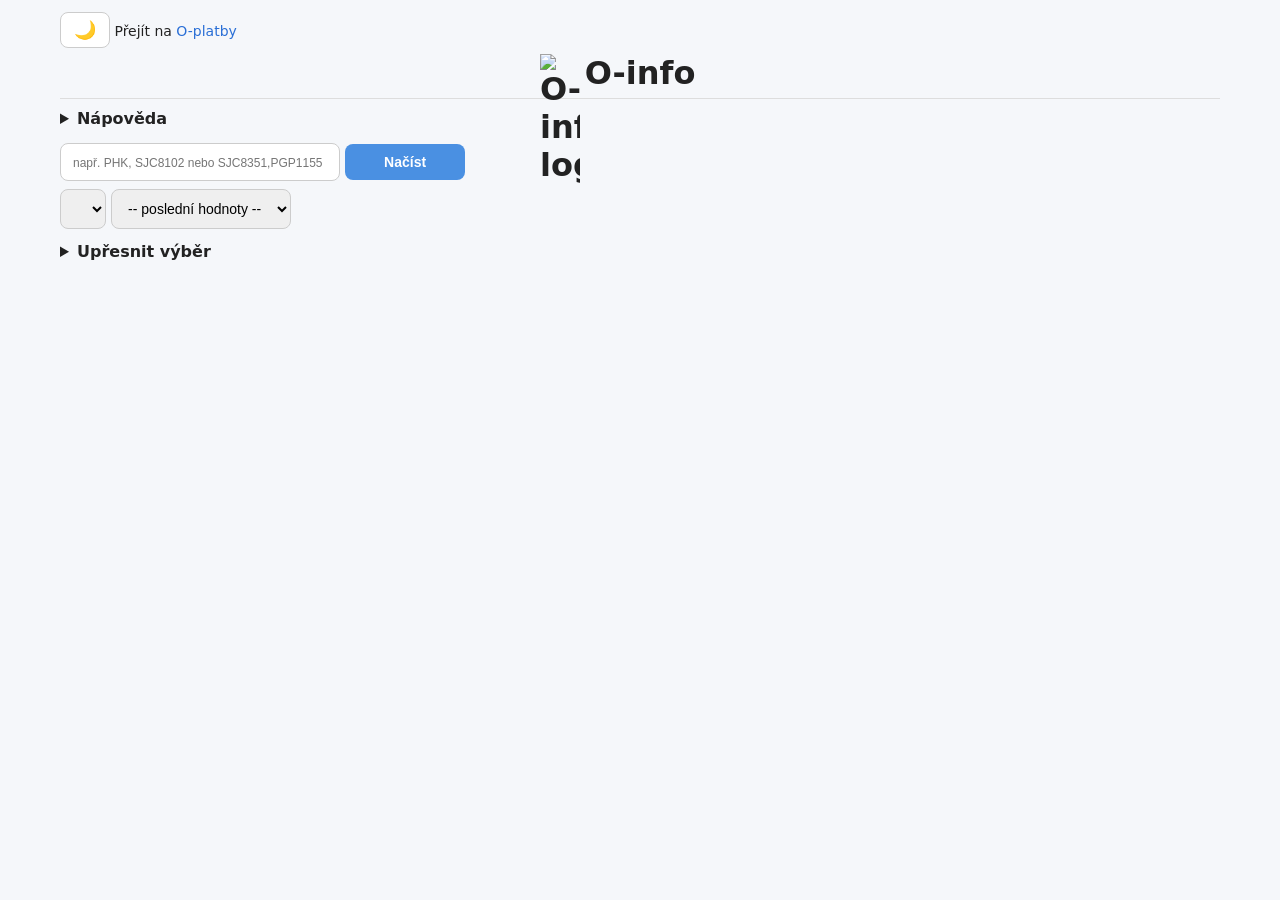
==== index.html @ 75862939 "comment" ====
<!DOCTYPE html>
<html lang="cs">

<head>
  <meta charset="utf-8">
  <title>O-info</title>
  <meta name="viewport" content="width=device-width, initial-scale=1.0">
  <meta name="description" content="Přehled přihlášek na orientační závody z databáze ORIS – vyhledávání podle registračního čísla nebo klubu.">
  <!-- Google Analytics -->
  <script async src="https://www.googletagmanager.com/gtag/js?id=G-5H8LK0JXPZ"></script>
  <script>
    window.dataLayer = window.dataLayer || [];
    function gtag() { dataLayer.push(arguments); }
    gtag('js', new Date());
    gtag('config', 'G-5H8LK0JXPZ');
  </script>

  <link rel="stylesheet" href="css/styles.css">
</head>

<body>
  <div class="container">
    <!-- HEADER -->
    <span><button id="themeToggle" class="theme-toggle" title="Přepnout režim" aria-label="Přepnout světlý/tmavý režim">🌙</button> Přejít na <a href="https://o-info.cz/platby">O-platby</a></span>
    <h1 class="site-title">
      <img src="https://o-info.cz/data/o-info-logo-pruhledne.png" alt="O-info logo">
      O-info
    </h1>
    <hr>
    <!-- NÁPOVĚDA -->
    <details class="help-box">
      <summary>Nápověda</summary>

      <p>
        <b>Přihláška závodníka/ů</b> → zadej registrační číslo
        (nebo více oddělených čárkou)
      </p>

      <p>
        <b>Klubová přihláška</b> → zadej zkratku klubu v ČSOS
        nebo vyber z roletky
      </p>

      <div class="hint-note">
        ℹ️ Startovní časy finálových závodů se zobrazují pouze při
        výběru konkrétního závodu.
      </div>
    </details>

    <!-- HLAVNÍ VSTUP -->
    <div>

      <div>
        <input type="text" id="mainInput" placeholder="např. PHK, SJC8102 nebo SJC8351,PGP1155" autocomplete="off">
        <button id="loadBtn" aria-label="Načíst data">Načíst</button>
      </div>

      <div class="input-select">
        <select id="clubSelect"></select>
        <select id="historySelect"></select>
      </div>

    </div>

    <!-- FILTRY -->
    <details class="help-box">
      <summary>Upřesnit výběr</summary>
      <br>
      <div>
        <strong>Přihlášky na všechny závody:</strong>

        <label class="radio">
          <input type="radio" name="period" value="30" checked>
          na následujících 30 dní
        </label>

        <label class="radio">
          <input type="radio" name="period" value="custom">
          od – do:
        </label>

        <div class="date-range">
          <input type="date" id="dateFromInput">
          <input type="date" id="dateToInput">
        </div>
      </div>

      <div class="filter-section">
        <strong>Přihlášky na konkrétní závod:</strong>

        <label class="radio">
          <input type="radio" name="period" value="event30">
          vybrat z následujících 30 dní
        </label>

        <label class="radio">
          <input type="radio" name="period" value="eventYear">
          vybrat z celého roku
        </label>

        <select id="eventSelect">
          <option value="">-- nejdřív vyber období --</option>
        </select>
        <label class="checkbox">
          <input type="checkbox" id="includeUnofficial"> načíst i neoficiální</label>
      </div>
      <div>
        <button id="loadBtn2" aria-label="Načíst data">Načíst</button>
      </div>
    </details>
    <br>
    <!-- LOADING -->
    <div id="loading" style="display:none;">
      <span class="spinner"></span>
      Načítám data...
    </div>

    <!-- HLAVNÍ TABULKA -->
    <table id="resultsTable" style="display:none;">
      <thead>
        <tr>
          <th>Datum</th>
          <th>Sport</th>
          <th>Název závodu</th>
          <th>Místo</th>
          <th>Kde</th>
          <th>Poř. (obl.)</th>
          <th>Disc.</th>
          <th>Start 00</th>
          <th>Jméno</th>
          <th>Kat.</th>
          <th>Reg.</th>
          <th>SI</th>
          <th>St. čas</th>
          <th>Parametry</th>
          <th>Detail</th>
        </tr>
      </thead>
      <tbody id="resultsBody"></tbody>
    </table>

    <!-- KARTY -->
    <div id="resultsCards" class="cards-container"></div>

  </div>

  <script type="module" src="js/main.js"></script>
</body>

</html>
---- css/styles.css ----
/* =========================
DARK MODE
========================= */

/* DARK */
body.dark {
  background: #121212;
  color: #eee;
}

/* komponenty */
body.dark .card {
  background: #1e1e1e;
  border: 1px solid #808080
}

body.dark input,
body.dark select {
  background: #1e1e1e;
  color: #eee;
  border: 1px solid #444;
}


/* tlačítko přepínání tématu */
.theme-toggle {
  font-size: 18px;
  width: 50px;
  padding: 6px 10px;
  border-radius: 8px;
  border: 1px solid #ccc;
  background: #fff;
  cursor: pointer;
  transition: all 0.2s ease;
}

.theme-toggle:hover {
  background: #f0f0f0;
}

/* DARK mod pro tlacitko */
body.dark .theme-toggle {
  background: #1e1e1e;
  border-color: #444;
  color: #eee;
}

body.dark .card-label {
  color: #eee;
}

/* TABULKA DARK MODE FIX */
body.dark table {
  background: #1e1e1e;
}

/* hlavička */
body.dark thead th {
  background: #2a2a2a;
  color: #fff;
}

/* buňky */
body.dark tbody td {
  border-bottom: 1px solid #333;
}

/* odkazy */
body.dark table a {
  color: #4da3ff;
}

body.dark .alternating td {
  background: #252525;
}

body.dark .card-section {
  border-top-color: #333;
}

body.dark hr {
  border-top-color: #333;
}

body.dark .hint-note {
  color: #aaa;
}

/* =========================
BASE LAYOUT
========================= */
body {
  font-family: system-ui, -apple-system, Segoe UI, Roboto, sans-serif;
  margin: 0;
  padding: 6px 60px;
  background: #f5f7fa;
  color: #222;
}

.site-title {
  position: relative;
  text-align: center;
  margin: 0;
}

.site-title img {
  position: absolute;
  left: 50%;
  transform: translateX(-100px);
  width: 40px;
}

h1 {
  margin-bottom: 6px;
}

.input-select {
  margin-bottom: 6px;
}

span,
.details {
  font-size: 14px;
}

.help-box {
  margin: 10px 0;
}

.help-box summary {
  cursor: pointer;
  font-weight: bold;
  color: inherit;
  user-select: none;
}

.help-box summary:hover {
  text-decoration: underline;
}

.help-box p {
  margin: 8px 0;
}

.hint-note {
  font-size: 0.9em;
  color: #777;
  margin-top: 8px;
}

hr {
  margin: 6px 0;
  border: none;
  border-top: 1px solid #ddd;
}

.footer {
  font-size: 10px;
}

/* =========================
FORM ELEMENTS
========================= */
input,
select {
  max-width: 400px;
  padding: 10px 12px;
  margin: 3px 0;
  font-size: 14px;
  border-radius: 8px;
  border: 1px solid #ccc;
  box-sizing: border-box;
}

#clubSelect,
#historySelect {
  max-width: 200px;
}

input::placeholder {
  font-size: 12px;
}

#mainInput {
  width: 280px;
}

button {
  width: 120px;
  padding: 10px 12px;
  margin: 6px 0;
  font-size: 14px;
  border-radius: 8px;
  border: none;
  box-sizing: border-box;
  background: #4a90e2;
  color: white;
  cursor: pointer;
  font-weight: 600;
  transition: 0.2s;
}

button:hover {
  background: #357abd;
}

button:disabled {
  background: #aaa;
  cursor: not-allowed;
}

input:focus,
select:focus {
  outline: none;
  border-color: #4a90e2;
  box-shadow: 0 0 0 2px rgba(74, 144, 226, 0.2);
}

/* =========================
TABLE
========================= */


table {
  width: 100%;
  border-collapse: collapse;
  margin-top: 16px;
  background: white;
  border-radius: 10px;
  box-shadow: 0 2px 8px rgba(0, 0, 0, 0.05);
  display: block;
  overflow: hidden;
}

td,
th {
  padding: 8px 10px;
  font-size: 14px;
  white-space: nowrap;
}

td:nth-child(3) {
  max-width: 200px;
  white-space: normal;
  overflow-wrap: anywhere;
}

.date-cell {
  text-align: center;
  vertical-align: middle;
}

.weekday {
  display: inline-block;
  margin-top: 2px;
}

.place-cell {
  max-width: 220px;
  white-space: normal;
  overflow-wrap: anywhere;
}

.name-cell {
  max-width: 180px;
  white-space: normal;
  overflow-wrap: anywhere;
}

.map-cell {
  text-align: center;
  width: 34px;
}

.map-link {
  display: inline-flex;
  align-items: center;
  justify-content: center;
}

.map-icon {
  width: 22px;
  height: 22px;
  object-fit: contain;
  vertical-align: middle;
}


thead {
  background: #eef2f7;
}

th {
  font-weight: 600;
  border-bottom: 1px solid #ddd;
  text-align: left;
}

th:first-child {
  text-align: center;
}

td {
  border-bottom: 1px solid #eee;
}

.alternating td {
  background: #f3f6fa;
}

/* =========================
LINKS
========================= */
a {
  color: #2a6fd6;
  text-decoration: none;
}

a:hover {
  text-decoration: underline;
}

td a {
  display: inline-block;
  margin: 2px 0;
}

/* =========================
LOADING + SPINNER
========================= */
#loading {
  display: flex;
  align-items: center;
  gap: 10px;
  font-weight: 500;
  margin-top: 10px;
}

.spinner {
  display: inline-block;
  width: 12px;
  height: 12px;
  border-radius: 50%;
  border: 3px solid transparent;
  border-top: 3px solid #4a90e2;
  border-right: 3px solid #4a90e2;
  animation: spin 1s linear infinite;
}

@keyframes spin {
  to {
    transform: rotate(360deg);
  }
}

/* =========================
CARDS (mobile)
========================= */
.cards-container {
  display: none;
  margin-top: 16px;
}

.card {
  background: white;
  border-radius: 12px;
  padding: 12px;
  margin-bottom: 12px;
  box-shadow: 0 2px 6px rgba(0, 0, 0, 0.08);
}

.card-header {
  font-weight: 600;
  margin-bottom: 6px;
  font-size: 15px;
}

.card-event-name {
  margin-top: 3px;
  overflow-wrap: anywhere;
}

.card-section {
  margin-top: 6px;
  padding-top: 6px;
  border-top: 1px solid #eee;
  font-size: 14px;
}

.card a {
  font-weight: 500;
}

body.dark .card-value {
  color: #00CED1;
}

.card-sub {
  font-size: 14px;
  margin-bottom: 6px;
}

.card-value {
  color: #c204cc;
}

/* =========================
RADIOBUTTONS
========================= */
.radio {
  display: flex;
  align-items: center;
  gap: 8px;
  margin: 6px 0;
  cursor: pointer;
}

label {
  display: block;
  margin-top: 8px;
}

/* =========================
RESPONSIVE
========================= */
@media (max-width: 600px) {
  body {
    padding: 10px;
  }

  .date-range {
    display: flex;
    flex-direction: column;
    align-items: flex-start;
    gap: 6px;
  }

  .date-range input {
    width: auto;
  }

  #resultsTable {
    display: none !important;
  }

  .cards-container {
    display: block;
  }

  th,
  td {
    font-size: 13px;
    padding: 6px;
  }

  input,
  select,
  button {
    font-size: 15px;
  }
}
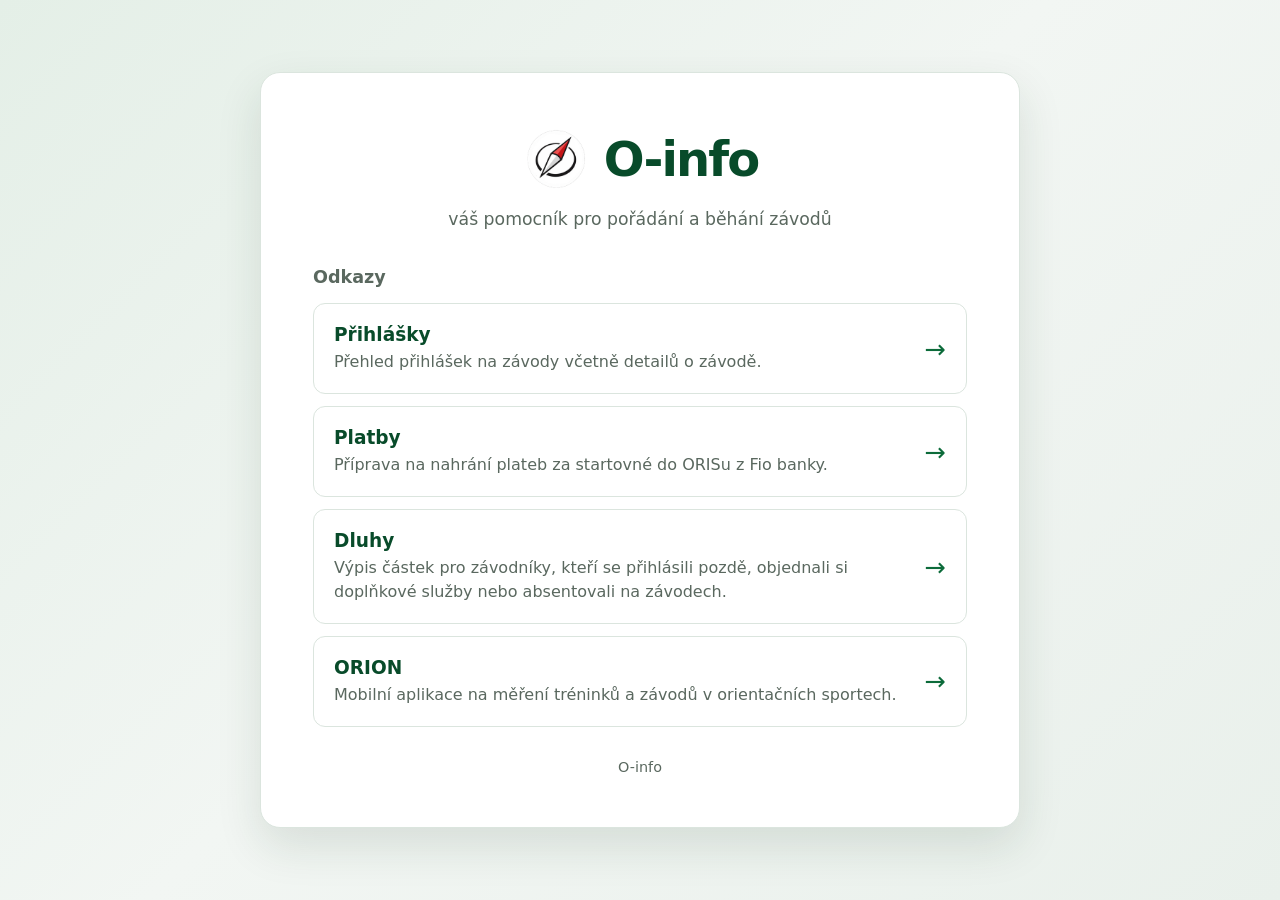
==== commit 09f0469e: "reorder pages, menu" ====
--- a/index.html
+++ b/index.html
@@ -1,150 +1,138 @@
-<!DOCTYPE html>
+<!doctype html>
 <html lang="cs">
-
 <head>
   <meta charset="utf-8">
+  <meta name="viewport" content="width=device-width, initial-scale=1">
+  <meta name="description" content="O-info – váš pomocník pro pořádání a běhání závodů.">
   <title>O-info</title>
-  <meta name="viewport" content="width=device-width, initial-scale=1.0">
-  <meta name="description" content="Přehled přihlášek na orientační závody z databáze ORIS – vyhledávání podle registračního čísla nebo klubu.">
-  <!-- Google Analytics -->
-  <script async src="https://www.googletagmanager.com/gtag/js?id=G-5H8LK0JXPZ"></script>
-  <script>
-    window.dataLayer = window.dataLayer || [];
-    function gtag() { dataLayer.push(arguments); }
-    gtag('js', new Date());
-    gtag('config', 'G-5H8LK0JXPZ');
-  </script>
+  <link rel="icon" href="favicon.ico">
+  <style>
+    :root {
+      color-scheme: light;
+      --green: #0c6b3a;
+      --green-dark: #084b2a;
+      --paper: #fff;
+      --ink: #17231c;
+      --muted: #5a685f;
+      --line: #dbe5de;
+      --background: #f2f6f3;
+    }
 
-  <link rel="stylesheet" href="css/styles.css">
+    * { box-sizing: border-box; }
+
+    body {
+      min-height: 100vh;
+      margin: 0;
+      display: grid;
+      place-items: center;
+      padding: 32px 20px;
+      font-family: system-ui, -apple-system, "Segoe UI", sans-serif;
+      color: var(--ink);
+      background: linear-gradient(135deg, #e4efe7, var(--background) 48%, #e9f0eb);
+    }
+
+    main {
+      width: min(100%, 760px);
+      padding: clamp(28px, 6vw, 52px);
+      background: var(--paper);
+      border: 1px solid var(--line);
+      border-radius: 20px;
+      box-shadow: 0 18px 45px rgb(25 58 37 / 12%);
+    }
+
+    header { text-align: center; margin-bottom: 38px; }
+
+    .brand {
+      display: inline-flex;
+      align-items: center;
+      gap: 14px;
+      color: var(--green-dark);
+      font-size: clamp(2rem, 7vw, 3rem);
+      font-weight: 750;
+      letter-spacing: -0.04em;
+    }
+
+    .brand img { width: 68px; height: 68px; object-fit: contain; }
+
+    header p { margin: 12px 0 0; color: var(--muted); font-size: 1.08rem; }
+
+    h2 { margin: 0 0 16px; font-size: 1.1rem; color: var(--muted); }
+
+    .links { display: grid; gap: 12px; }
+
+    .card {
+      display: block;
+      position: relative;
+      padding: 20px 54px 20px 20px;
+      color: inherit;
+      text-decoration: none;
+      border: 1px solid var(--line);
+      border-radius: 12px;
+      transition: transform .16s ease, border-color .16s ease, box-shadow .16s ease;
+    }
+
+    .card::after {
+      content: "→";
+      position: absolute;
+      right: 20px;
+      top: 50%;
+      color: var(--green);
+      font-size: 1.6rem;
+      transform: translateY(-50%);
+    }
+
+    .card:hover, .card:focus-visible {
+      border-color: var(--green);
+      box-shadow: 0 7px 18px rgb(12 107 58 / 12%);
+      transform: translateY(-2px);
+      outline: none;
+    }
+
+    .card strong { display: block; color: var(--green-dark); font-size: 1.16rem; }
+    .card span { display: block; margin-top: 5px; color: var(--muted); line-height: 1.45; }
+
+    footer { margin-top: 32px; text-align: center; color: var(--muted); font-size: .9rem; }
+
+    @media (max-width: 430px) {
+      body { padding: 16px; }
+      main { border-radius: 14px; }
+      .brand img { width: 54px; height: 54px; }
+    }
+  </style>
 </head>
+<body>
+  <main>
+    <header>
+      <div class="brand">
+        <img src="o-info-logo-pruhledne.png" alt="Logo O-info">
+        <span>O-info</span>
+      </div>
+      <p>váš pomocník pro pořádání a běhání závodů</p>
+    </header>
 
-<body>
-  <div class="container">
-    <!-- HEADER -->
-    <span><button id="themeToggle" class="theme-toggle" title="Přepnout režim" aria-label="Přepnout světlý/tmavý režim">🌙</button> Přejít na <a href="https://o-info.cz/platby">O-platby</a></span>
-    <h1 class="site-title">
-      <img src="https://o-info.cz/data/o-info-logo-pruhledne.png" alt="O-info logo">
-      O-info
-    </h1>
-    <hr>
-    <!-- NÁPOVĚDA -->
-    <details class="help-box">
-      <summary>Nápověda</summary>
+    <nav aria-labelledby="links-heading">
+      <h2 id="links-heading">Odkazy</h2>
+      <div class="links">
+        <a class="card" href="/prihlasky">
+          <strong>Přihlášky</strong>
+          <span>Přehled přihlášek na závody včetně detailů o závodě.</span>
+        </a>
+        <a class="card" href="/platby">
+          <strong>Platby</strong>
+          <span>Příprava na nahrání plateb za startovné do ORISu z Fio banky.</span>
+        </a>
+        <a class="card" href="/dluhy">
+          <strong>Dluhy</strong>
+          <span>Výpis částek pro závodníky, kteří se přihlásili pozdě, objednali si doplňkové služby nebo absentovali na závodech.</span>
+        </a>
+        <a class="card" href="https://orionlive.eu" target="_blank" rel="noopener noreferrer">
+          <strong>ORION</strong>
+          <span>Mobilní aplikace na měření tréninků a závodů v orientačních sportech.</span>
+        </a>
+      </div>
+    </nav>
 
-      <p>
-        <b>Přihláška závodníka/ů</b> → zadej registrační číslo
-        (nebo více oddělených čárkou)
-      </p>
-
-      <p>
-        <b>Klubová přihláška</b> → zadej zkratku klubu v ČSOS
-        nebo vyber z roletky
-      </p>
-
-      <div class="hint-note">
-        ℹ️ Startovní časy finálových závodů se zobrazují pouze při
-        výběru konkrétního závodu.
-      </div>
-    </details>
-
-    <!-- HLAVNÍ VSTUP -->
-    <div>
-
-      <div>
-        <input type="text" id="mainInput" placeholder="např. PHK, SJC8102 nebo SJC8351,PGP1155" autocomplete="off">
-        <button id="loadBtn" aria-label="Načíst data">Načíst</button>
-      </div>
-
-      <div class="input-select">
-        <select id="clubSelect"></select>
-        <select id="historySelect"></select>
-      </div>
-
-    </div>
-
-    <!-- FILTRY -->
-    <details class="help-box">
-      <summary>Upřesnit výběr</summary>
-      <br>
-      <div>
-        <strong>Přihlášky na všechny závody:</strong>
-
-        <label class="radio">
-          <input type="radio" name="period" value="30" checked>
-          na následujících 30 dní
-        </label>
-
-        <label class="radio">
-          <input type="radio" name="period" value="custom">
-          od – do:
-        </label>
-
-        <div class="date-range">
-          <input type="date" id="dateFromInput">
-          <input type="date" id="dateToInput">
-        </div>
-      </div>
-
-      <div class="filter-section">
-        <strong>Přihlášky na konkrétní závod:</strong>
-
-        <label class="radio">
-          <input type="radio" name="period" value="event30">
-          vybrat z následujících 30 dní
-        </label>
-
-        <label class="radio">
-          <input type="radio" name="period" value="eventYear">
-          vybrat z celého roku
-        </label>
-
-        <select id="eventSelect">
-          <option value="">-- nejdřív vyber období --</option>
-        </select>
-        <label class="checkbox">
-          <input type="checkbox" id="includeUnofficial"> načíst i neoficiální</label>
-      </div>
-      <div>
-        <button id="loadBtn2" aria-label="Načíst data">Načíst</button>
-      </div>
-    </details>
-    <br>
-    <!-- LOADING -->
-    <div id="loading" style="display:none;">
-      <span class="spinner"></span>
-      Načítám data...
-    </div>
-
-    <!-- HLAVNÍ TABULKA -->
-    <table id="resultsTable" style="display:none;">
-      <thead>
-        <tr>
-          <th>Datum</th>
-          <th>Sport</th>
-          <th>Název závodu</th>
-          <th>Místo</th>
-          <th>Kde</th>
-          <th>Poř. (obl.)</th>
-          <th>Disc.</th>
-          <th>Start 00</th>
-          <th>Jméno</th>
-          <th>Kat.</th>
-          <th>Reg.</th>
-          <th>SI</th>
-          <th>St. čas</th>
-          <th>Parametry</th>
-          <th>Detail</th>
-        </tr>
-      </thead>
-      <tbody id="resultsBody"></tbody>
-    </table>
-
-    <!-- KARTY -->
-    <div id="resultsCards" class="cards-container"></div>
-
-  </div>
-
-  <script type="module" src="js/main.js"></script>
+    <footer>O-info</footer>
+  </main>
 </body>
-
 </html>
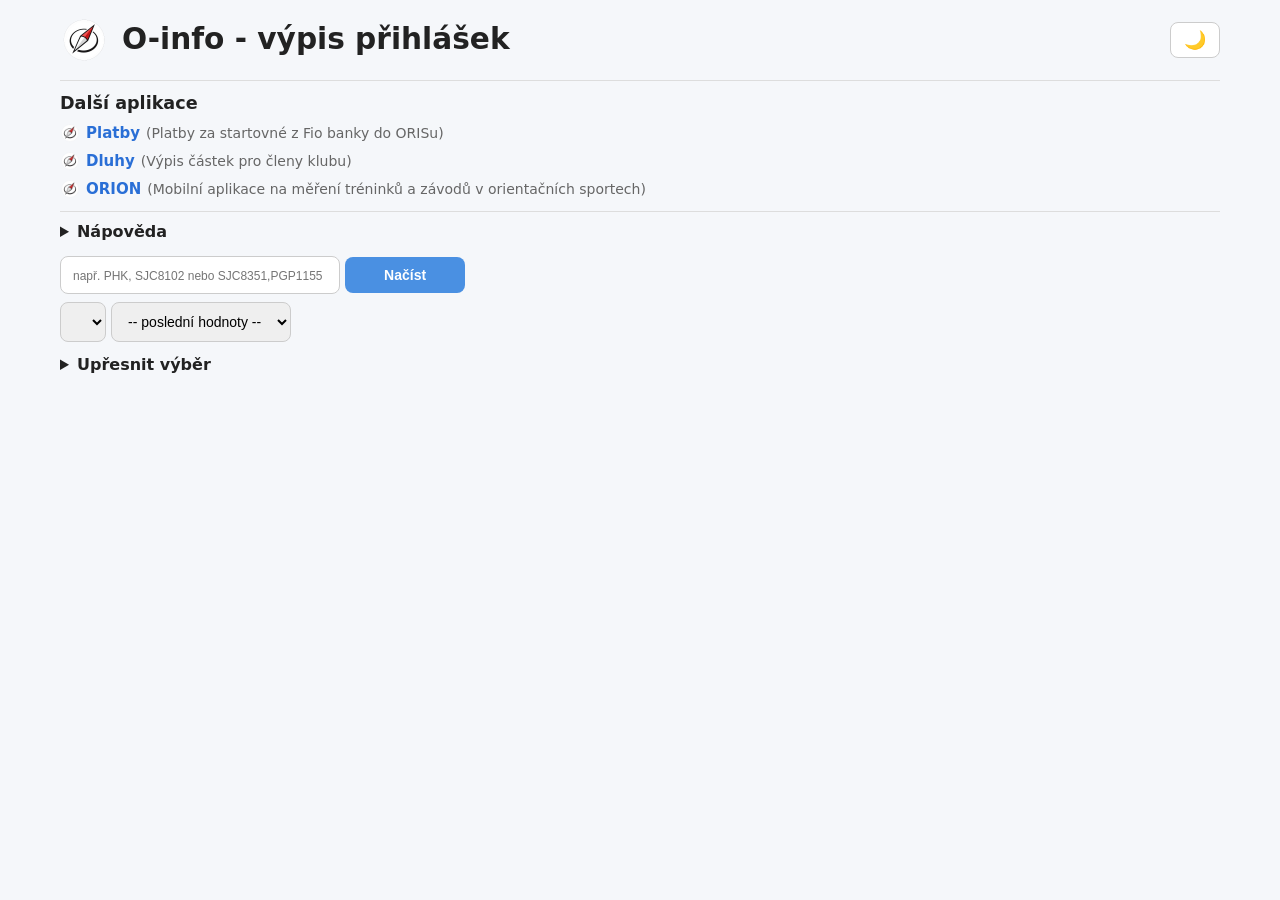
==== commit 0e759815: "redesign back, edit dluhy" ====
--- a/index.html
+++ b/index.html
@@ -1,138 +1,177 @@
-<!doctype html>
+<!DOCTYPE html>
 <html lang="cs">
+
 <head>
   <meta charset="utf-8">
-  <meta name="viewport" content="width=device-width, initial-scale=1">
+  <title>O-info</title>
+  <meta name="viewport" content="width=device-width, initial-scale=1.0">
   <meta name="description" content="O-info – váš pomocník pro pořádání a běhání závodů.">
-  <title>O-info</title>
-  <link rel="icon" href="favicon.ico">
-  <style>
-    :root {
-      color-scheme: light;
-      --green: #0c6b3a;
-      --green-dark: #084b2a;
-      --paper: #fff;
-      --ink: #17231c;
-      --muted: #5a685f;
-      --line: #dbe5de;
-      --background: #f2f6f3;
-    }
+  <!-- Google Analytics -->
+  <script async src="https://www.googletagmanager.com/gtag/js?id=G-5H8LK0JXPZ"></script>
+  <script>
+    window.dataLayer = window.dataLayer || [];
+    function gtag() { dataLayer.push(arguments); }
+    gtag('js', new Date());
+    gtag('config', 'G-5H8LK0JXPZ');
+  </script>
 
-    * { box-sizing: border-box; }
+  <link rel="stylesheet" href="/prihlasky/css/styles.css">
+</head>
 
-    body {
-      min-height: 100vh;
-      margin: 0;
-      display: grid;
-      place-items: center;
-      padding: 32px 20px;
-      font-family: system-ui, -apple-system, "Segoe UI", sans-serif;
-      color: var(--ink);
-      background: linear-gradient(135deg, #e4efe7, var(--background) 48%, #e9f0eb);
-    }
-
-    main {
-      width: min(100%, 760px);
-      padding: clamp(28px, 6vw, 52px);
-      background: var(--paper);
-      border: 1px solid var(--line);
-      border-radius: 20px;
-      box-shadow: 0 18px 45px rgb(25 58 37 / 12%);
-    }
-
-    header { text-align: center; margin-bottom: 38px; }
-
-    .brand {
-      display: inline-flex;
-      align-items: center;
-      gap: 14px;
-      color: var(--green-dark);
-      font-size: clamp(2rem, 7vw, 3rem);
-      font-weight: 750;
-      letter-spacing: -0.04em;
-    }
-
-    .brand img { width: 68px; height: 68px; object-fit: contain; }
-
-    header p { margin: 12px 0 0; color: var(--muted); font-size: 1.08rem; }
-
-    h2 { margin: 0 0 16px; font-size: 1.1rem; color: var(--muted); }
-
-    .links { display: grid; gap: 12px; }
-
-    .card {
-      display: block;
-      position: relative;
-      padding: 20px 54px 20px 20px;
-      color: inherit;
-      text-decoration: none;
-      border: 1px solid var(--line);
-      border-radius: 12px;
-      transition: transform .16s ease, border-color .16s ease, box-shadow .16s ease;
-    }
-
-    .card::after {
-      content: "→";
-      position: absolute;
-      right: 20px;
-      top: 50%;
-      color: var(--green);
-      font-size: 1.6rem;
-      transform: translateY(-50%);
-    }
-
-    .card:hover, .card:focus-visible {
-      border-color: var(--green);
-      box-shadow: 0 7px 18px rgb(12 107 58 / 12%);
-      transform: translateY(-2px);
-      outline: none;
-    }
-
-    .card strong { display: block; color: var(--green-dark); font-size: 1.16rem; }
-    .card span { display: block; margin-top: 5px; color: var(--muted); line-height: 1.45; }
-
-    footer { margin-top: 32px; text-align: center; color: var(--muted); font-size: .9rem; }
-
-    @media (max-width: 430px) {
-      body { padding: 16px; }
-      main { border-radius: 14px; }
-      .brand img { width: 54px; height: 54px; }
-    }
-  </style>
-</head>
 <body>
-  <main>
-    <header>
-      <div class="brand">
-        <img src="o-info-logo-pruhledne.png" alt="Logo O-info">
-        <span>O-info</span>
-      </div>
-      <p>váš pomocník pro pořádání a běhání závodů</p>
+  <div class="container">
+    <!-- HEADER -->
+    <header class="app-header">
+      <a class="home-logo" href="/" aria-label="Přejít na hlavní stránku O-info">
+        <img src="/o-info-logo-pruhledne.png" alt="O-info logo" width="48" height="48">
+      </a>
+      <h1>O-info - výpis přihlášek</h1>
+      <button id="themeToggle" class="theme-toggle" title="Přepnout režim" aria-label="Přepnout světlý/tmavý režim">🌙</button>
     </header>
-
-    <nav aria-labelledby="links-heading">
-      <h2 id="links-heading">Odkazy</h2>
-      <div class="links">
-        <a class="card" href="/prihlasky">
-          <strong>Přihlášky</strong>
-          <span>Přehled přihlášek na závody včetně detailů o závodě.</span>
-        </a>
-        <a class="card" href="/platby">
-          <strong>Platby</strong>
-          <span>Příprava na nahrání plateb za startovné do ORISu z Fio banky.</span>
-        </a>
-        <a class="card" href="/dluhy">
-          <strong>Dluhy</strong>
-          <span>Výpis částek pro závodníky, kteří se přihlásili pozdě, objednali si doplňkové služby nebo absentovali na závodech.</span>
-        </a>
-        <a class="card" href="https://orionlive.eu" target="_blank" rel="noopener noreferrer">
-          <strong>ORION</strong>
-          <span>Mobilní aplikace na měření tréninků a závodů v orientačních sportech.</span>
-        </a>
-      </div>
+        <hr>
+<!-- MENU -->
+    <nav class="main-nav">
+      <h3>Další aplikace</h3>
+      <ul class="nav-list">
+        <li class="nav-item">
+          <img src="/o-info-logo-pruhledne.png" alt="" class="nav-icon" width="20" height="20">
+          <a href="/platby" class="nav-link">Platby</a>
+          <span class="nav-desc">(Platby za startovné z Fio banky do ORISu)</span>
+        </li>
+        <li class="nav-item">
+          <img src="/o-info-logo-pruhledne.png" alt="" class="nav-icon" width="20" height="20">
+          <a href="/dluhy" class="nav-link">Dluhy</a>
+          <span class="nav-desc">(Výpis částek pro členy klubu)</span>
+        </li>
+        <li class="nav-item">
+          <img src="/o-info-logo-pruhledne.png" alt="" class="nav-icon" width="20" height="20">
+          <a href="https://orionlive.eu" target="_blank" rel="noopener noreferrer" class="nav-link">ORION</a>
+          <span class="nav-desc">(Mobilní aplikace na měření tréninků a závodů v orientačních sportech)</span>
+        </li>
+      </ul>
     </nav>
 
-    <footer>O-info</footer>
-  </main>
+    <hr>
+    <!-- NÁPOVĚDA -->
+    <details class="help-box">
+      <summary>Nápověda</summary>
+
+      <p>
+        <b>Přihláška závodníka/ů</b> → zadej registrační číslo
+        (nebo více oddělených čárkou)
+      </p>
+
+      <p>
+        <b>Klubová přihláška</b> → zadej zkratku klubu v ČSOS
+        nebo vyber z roletky
+      </p>
+
+      <div class="hint-note">
+        <p>ℹ️ Stejný seznam lze otevřít i odkazem, např.:
+        <code>https://o-info.cz/?SJC8102,SJC8351</code> nebo <code>https://o-info.cz/?SJC</code></p>
+        ℹ️ Startovní časy finálových závodů se zobrazují pouze při
+        výběru konkrétního závodu.
+      </div>
+    </details>
+
+    <!-- HLAVNÍ VSTUP -->
+    <div>
+
+      <div>
+        <input type="text" id="mainInput" placeholder="např. PHK, SJC8102 nebo SJC8351,PGP1155" autocomplete="off">
+        <button id="loadBtn" aria-label="Načíst data">Načíst</button>
+      </div>
+
+      <div class="input-select">
+        <select id="clubSelect"></select>
+        <select id="historySelect"></select>
+      </div>
+
+    </div>
+
+    <!-- FILTRY -->
+    <details class="help-box">
+      <summary>Upřesnit výběr</summary>
+      <br>
+      <div>
+        <strong>Přihlášky na všechny závody:</strong>
+
+        <label class="radio">
+          <input type="radio" name="period" value="30" checked>
+          na následujících 30 dní
+        </label>
+
+        <label class="radio">
+          <input type="radio" name="period" value="custom">
+          od – do:
+        </label>
+
+        <div class="date-range">
+          <input type="date" id="dateFromInput">
+          <input type="date" id="dateToInput">
+        </div>
+      </div>
+
+      <div class="filter-section">
+        <strong>Přihlášky na konkrétní závod:</strong>
+
+        <label class="radio">
+          <input type="radio" name="period" value="event30">
+          vybrat z následujících 30 dní
+        </label>
+
+        <label class="radio">
+          <input type="radio" name="period" value="eventYear">
+          vybrat z celého roku
+        </label>
+
+        <select id="eventSelect">
+          <option value="">-- nejdřív vyber období --</option>
+        </select>
+        <label class="checkbox">
+          <input type="checkbox" id="includeUnofficial"> načíst i neoficiální</label>
+      </div>
+      <div>
+        <button id="loadBtn2" aria-label="Načíst data">Načíst</button>
+      </div>
+    </details>
+    <br>
+    <!-- LOADING -->
+    <div id="loading" style="display:none;">
+      <span class="spinner"></span>
+      Načítám data...
+    </div>
+
+    <!-- HLAVNÍ TABULKA -->
+    <table id="resultsTable" style="display:none;">
+      <thead>
+        <tr>
+          <th>Datum</th>
+          <th>Sport</th>
+          <th>Název závodu</th>
+          <th>Místo</th>
+          <th>Kde</th>
+          <th>Poř. (obl.)</th>
+          <th>Disc.</th>
+          <th>Start 00</th>
+          <th>Jméno</th>
+          <th>Kat.</th>
+          <th>Reg.</th>
+          <th>SI</th>
+          <th>St. čas</th>
+          <th>Parametry</th>
+          <th>Detail</th>
+        </tr>
+      </thead>
+      <tbody id="resultsBody"></tbody>
+    </table>
+
+    <!-- KARTY -->
+    <div id="resultsCards" class="cards-container"></div>
+
+  </div>
+
+  <script type="module" src="/prihlasky/js/main.js"></script>
 </body>
+
 </html>
--- a/prihlasky/css/styles.css
+++ b/prihlasky/css/styles.css
@@ -0,0 +1,564 @@
+/* =========================
+DARK MODE
+========================= */
+
+/* DARK */
+body.dark {
+  background: #121212;
+  color: #eee;
+}
+
+/* komponenty */
+body.dark .card {
+  background: #1e1e1e;
+  border: 1px solid #808080
+}
+
+body.dark input,
+body.dark select {
+  background: #1e1e1e;
+  color: #eee;
+  border: 1px solid #444;
+}
+
+
+/* tlačítko přepínání tématu */
+.theme-toggle {
+  font-size: 18px;
+  width: 50px;
+  padding: 6px 10px;
+  border-radius: 8px;
+  border: 1px solid #ccc;
+  background: #fff;
+  cursor: pointer;
+  transition: all 0.2s ease;
+}
+
+.theme-toggle:hover {
+  background: #f0f0f0;
+}
+
+/* DARK mod pro tlacitko */
+body.dark .theme-toggle {
+  background: #1e1e1e;
+  border-color: #444;
+  color: #eee;
+}
+
+body.dark .card-label {
+  color: #eee;
+}
+
+/* DARK mode pro menu */
+body.dark .main-nav h3 {
+  color: #eee;
+}
+
+body.dark .nav-link {
+  color: #4da3ff;
+}
+
+body.dark .nav-desc {
+  color: #aaa;
+}
+
+/* TABULKA DARK MODE FIX */
+body.dark table {
+  background: #1e1e1e;
+}
+
+/* hlavička */
+body.dark thead th {
+  background: #2a2a2a;
+  color: #fff;
+}
+
+/* buňky */
+body.dark tbody td {
+  border-bottom: 1px solid #333;
+}
+
+/* odkazy */
+body.dark table a {
+  color: #4da3ff;
+}
+
+body.dark .alternating td {
+  background: #252525;
+}
+
+body.dark .card-section {
+  border-top-color: #333;
+}
+
+body.dark hr {
+  border-top-color: #333;
+}
+
+body.dark .hint-note {
+  color: #aaa;
+}
+
+/* =========================
+BASE LAYOUT
+========================= */
+body {
+  font-family: system-ui, -apple-system, Segoe UI, Roboto, sans-serif;
+  margin: 0;
+  padding: 6px 60px;
+  background: #f5f7fa;
+  color: #222;
+}
+
+.app-header {
+  display: flex;
+  align-items: center;
+  gap: 14px;
+  margin-top: 10px;
+  margin-bottom: 16px;
+}
+
+.app-header h1 {
+  margin: 0;
+  font-size: clamp(1.35rem, 3.5vw, 1.85rem);
+  font-weight: 700;
+  text-align: left;
+  line-height: 1.2;
+}
+
+.home-logo {
+  display: inline-flex;
+  align-items: center;
+  line-height: 0;
+  flex-shrink: 0;
+}
+
+.home-logo img {
+  width: 48px;
+  height: 48px;
+  object-fit: contain;
+}
+
+.app-header .theme-toggle {
+  margin-left: auto;
+  flex-shrink: 0;
+}
+
+.input-select {
+  margin-bottom: 6px;
+}
+
+span,
+.details {
+  font-size: 14px;
+}
+
+.help-box {
+  margin: 10px 0;
+}
+
+.help-box summary {
+  cursor: pointer;
+  font-weight: bold;
+  color: inherit;
+  user-select: none;
+}
+
+.help-box summary:hover {
+  text-decoration: underline;
+}
+
+.help-box p {
+  margin: 8px 0;
+}
+
+.hint-note {
+  font-size: 0.9em;
+  color: #777;
+  margin-top: 8px;
+}
+
+hr {
+  margin: 6px 0;
+  border: none;
+  border-top: 1px solid #ddd;
+}
+
+.footer {
+  font-size: 10px;
+}
+
+/* =========================
+FORM ELEMENTS
+========================= */
+input,
+select {
+  max-width: 400px;
+  padding: 10px 12px;
+  margin: 3px 0;
+  font-size: 14px;
+  border-radius: 8px;
+  border: 1px solid #ccc;
+  box-sizing: border-box;
+}
+
+#clubSelect,
+#historySelect {
+  max-width: 200px;
+}
+
+input::placeholder {
+  font-size: 12px;
+}
+
+#mainInput {
+  width: 280px;
+}
+
+button {
+  width: 120px;
+  padding: 10px 12px;
+  margin: 6px 0;
+  font-size: 14px;
+  border-radius: 8px;
+  border: none;
+  box-sizing: border-box;
+  background: #4a90e2;
+  color: white;
+  cursor: pointer;
+  font-weight: 600;
+  transition: 0.2s;
+}
+
+button:hover {
+  background: #357abd;
+}
+
+button:disabled {
+  background: #aaa;
+  cursor: not-allowed;
+}
+
+input:focus,
+select:focus {
+  outline: none;
+  border-color: #4a90e2;
+  box-shadow: 0 0 0 2px rgba(74, 144, 226, 0.2);
+}
+
+/* =========================
+TABLE
+========================= */
+
+
+table {
+  width: 100%;
+  border-collapse: collapse;
+  margin-top: 16px;
+  background: white;
+  border-radius: 10px;
+  box-shadow: 0 2px 8px rgba(0, 0, 0, 0.05);
+  display: block;
+  overflow: hidden;
+}
+
+td,
+th {
+  padding: 8px 10px;
+  font-size: 14px;
+  white-space: nowrap;
+}
+
+td:nth-child(3) {
+  max-width: 200px;
+  white-space: normal;
+  overflow-wrap: anywhere;
+}
+
+.date-cell {
+  text-align: center;
+  vertical-align: middle;
+}
+
+.weekday {
+  display: inline-block;
+  margin-top: 2px;
+}
+
+.place-cell {
+  max-width: 220px;
+  white-space: normal;
+  overflow-wrap: anywhere;
+}
+
+.name-cell {
+  max-width: 180px;
+  white-space: normal;
+  overflow-wrap: anywhere;
+}
+
+.map-cell {
+  text-align: center;
+  width: 34px;
+}
+
+.map-link {
+  display: inline-flex;
+  align-items: center;
+  justify-content: center;
+}
+
+.map-icon {
+  width: 22px;
+  height: 22px;
+  object-fit: contain;
+  vertical-align: middle;
+}
+
+
+thead {
+  background: #eef2f7;
+}
+
+th {
+  font-weight: 600;
+  border-bottom: 1px solid #ddd;
+  text-align: left;
+}
+
+th:first-child {
+  text-align: center;
+}
+
+td {
+  border-bottom: 1px solid #eee;
+}
+
+.alternating td {
+  background: #f3f6fa;
+}
+
+/* =========================
+LINKS
+========================= */
+a {
+  color: #2a6fd6;
+  text-decoration: none;
+}
+
+a:hover {
+  text-decoration: underline;
+}
+
+td a {
+  display: inline-block;
+  margin: 2px 0;
+}
+
+/* =========================
+LOADING + SPINNER
+========================= */
+#loading {
+  display: flex;
+  align-items: center;
+  gap: 10px;
+  font-weight: 500;
+  margin-top: 10px;
+}
+
+.spinner {
+  display: inline-block;
+  width: 12px;
+  height: 12px;
+  border-radius: 50%;
+  border: 3px solid transparent;
+  border-top: 3px solid #4a90e2;
+  border-right: 3px solid #4a90e2;
+  animation: spin 1s linear infinite;
+}
+
+@keyframes spin {
+  to {
+    transform: rotate(360deg);
+  }
+}
+
+/* =========================
+CARDS (mobile)
+========================= */
+.cards-container {
+  display: none;
+  margin-top: 16px;
+}
+
+.card {
+  background: white;
+  border-radius: 12px;
+  padding: 12px;
+  margin-bottom: 12px;
+  box-shadow: 0 2px 6px rgba(0, 0, 0, 0.08);
+}
+
+.card-header {
+  font-weight: 600;
+  margin-bottom: 6px;
+  font-size: 15px;
+}
+
+.card-event-name {
+  margin-top: 3px;
+  overflow-wrap: anywhere;
+}
+
+.card-section {
+  margin-top: 6px;
+  padding-top: 6px;
+  border-top: 1px solid #eee;
+  font-size: 14px;
+}
+
+.card a {
+  font-weight: 500;
+}
+
+body.dark .card-value {
+  color: #00CED1;
+}
+
+.card-sub {
+  font-size: 14px;
+  margin-bottom: 6px;
+}
+
+.card-value {
+  color: #c204cc;
+}
+
+/* =========================
+RADIOBUTTONS
+========================= */
+.radio {
+  display: flex;
+  align-items: center;
+  gap: 8px;
+  margin: 6px 0;
+  cursor: pointer;
+}
+
+label {
+  display: block;
+  margin-top: 8px;
+}
+
+/* =========================
+RESPONSIVE
+========================= */
+@media (max-width: 600px) {
+  body {
+    padding: 10px;
+  }
+
+  .app-header {
+    gap: 10px;
+    margin-top: 4px;
+    margin-bottom: 12px;
+  }
+
+  .home-logo img {
+    width: 36px;
+    height: 36px;
+  }
+
+  .app-header h1 {
+    font-size: 1.25rem;
+  }
+
+  .theme-toggle {
+    width: 40px;
+    padding: 4px 6px;
+    font-size: 16px;
+  }
+
+  .date-range {
+    display: flex;
+    flex-direction: column;
+    align-items: flex-start;
+    gap: 6px;
+  }
+
+  .date-range input {
+    width: auto;
+  }
+
+  #resultsTable {
+    display: none !important;
+  }
+
+  .cards-container {
+    display: block;
+  }
+
+  th,
+  td {
+    font-size: 13px;
+    padding: 6px;
+  }
+
+  input,
+  select,
+  button {
+    font-size: 15px;
+  }
+}
+
+/* =========================
+NAVIGATION MENU
+========================= */
+.main-nav {
+  margin: 12px 0;
+}
+
+.main-nav h3 {
+  margin: 0 0 10px 0;
+  font-size: 1.1rem;
+  font-weight: 600;
+}
+
+.nav-list {
+  list-style: none;
+  padding: 0;
+  margin: 0;
+  display: flex;
+  flex-direction: column;
+  gap: 8px;
+}
+
+.nav-item {
+  display: flex;
+  align-items: center;
+  flex-wrap: wrap;
+  gap: 6px;
+}
+
+.nav-icon {
+  width: 20px;
+  height: 20px;
+  object-fit: contain;
+  flex-shrink: 0;
+}
+
+.nav-link {
+  font-size: 15px;
+  font-weight: 600;
+  color: #2a6fd6;
+  text-decoration: none;
+}
+
+.nav-link:hover {
+  text-decoration: underline;
+}
+
+.nav-desc {
+  font-size: 14px;
+  color: #666;
+}
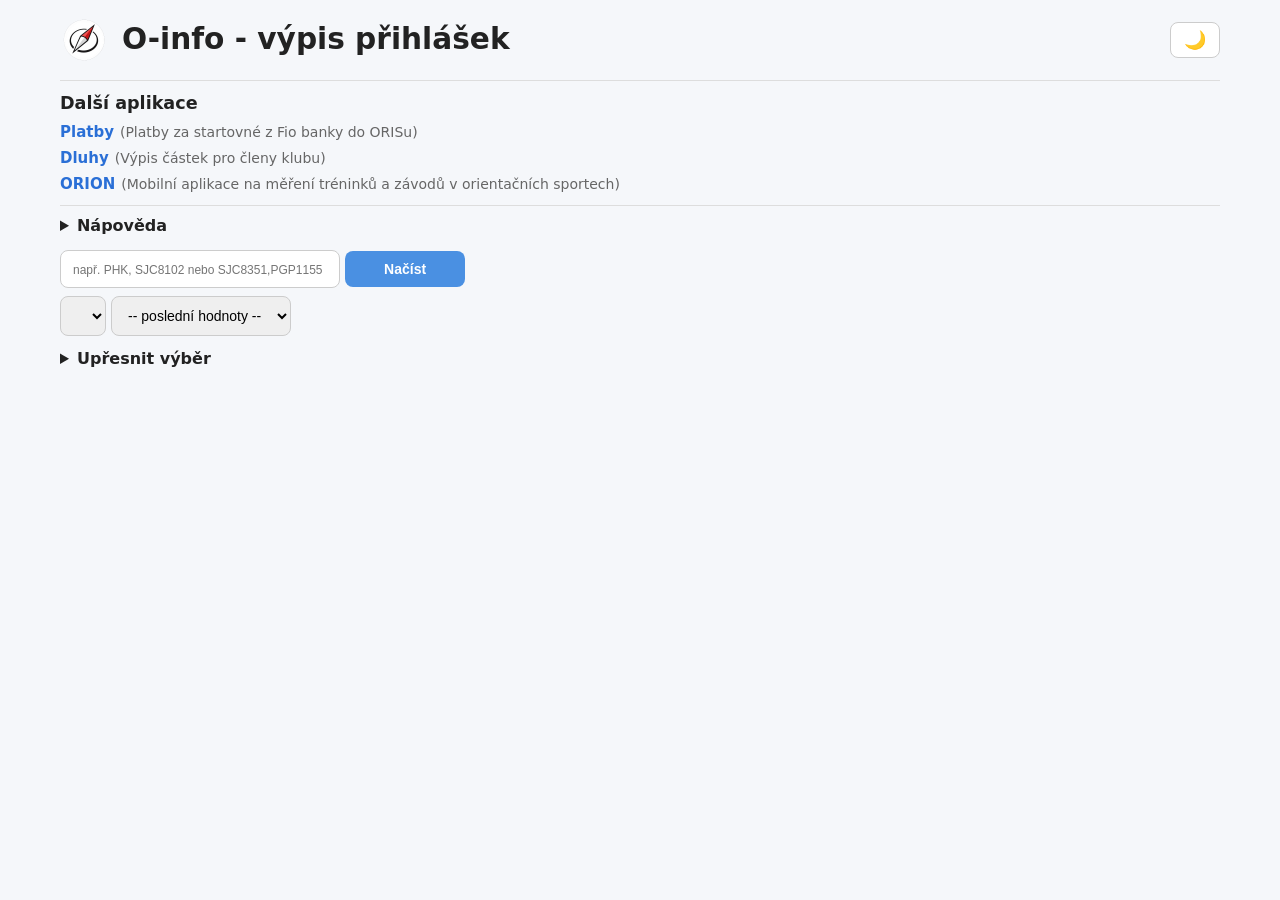
==== commit ad0dad69: "menu display" ====
--- a/index.html
+++ b/index.html
@@ -34,17 +34,14 @@
       <h3>Další aplikace</h3>
       <ul class="nav-list">
         <li class="nav-item">
-          <img src="/o-info-logo-pruhledne.png" alt="" class="nav-icon" width="20" height="20">
           <a href="/platby" class="nav-link">Platby</a>
           <span class="nav-desc">(Platby za startovné z Fio banky do ORISu)</span>
         </li>
         <li class="nav-item">
-          <img src="/o-info-logo-pruhledne.png" alt="" class="nav-icon" width="20" height="20">
           <a href="/dluhy" class="nav-link">Dluhy</a>
           <span class="nav-desc">(Výpis částek pro členy klubu)</span>
         </li>
         <li class="nav-item">
-          <img src="/o-info-logo-pruhledne.png" alt="" class="nav-icon" width="20" height="20">
           <a href="https://orionlive.eu" target="_blank" rel="noopener noreferrer" class="nav-link">ORION</a>
           <span class="nav-desc">(Mobilní aplikace na měření tréninků a závodů v orientačních sportech)</span>
         </li>
--- a/prihlasky/css/styles.css
+++ b/prihlasky/css/styles.css
@@ -562,3 +562,11 @@
   font-size: 14px;
   color: #666;
 }
+
+/* Skrytí menu na mobilních zařízeních v orientaci na výšku */
+@media (max-width: 768px) and (orientation: portrait) {
+  .main-nav,
+  .main-nav + hr {
+    display: none;
+  }
+}
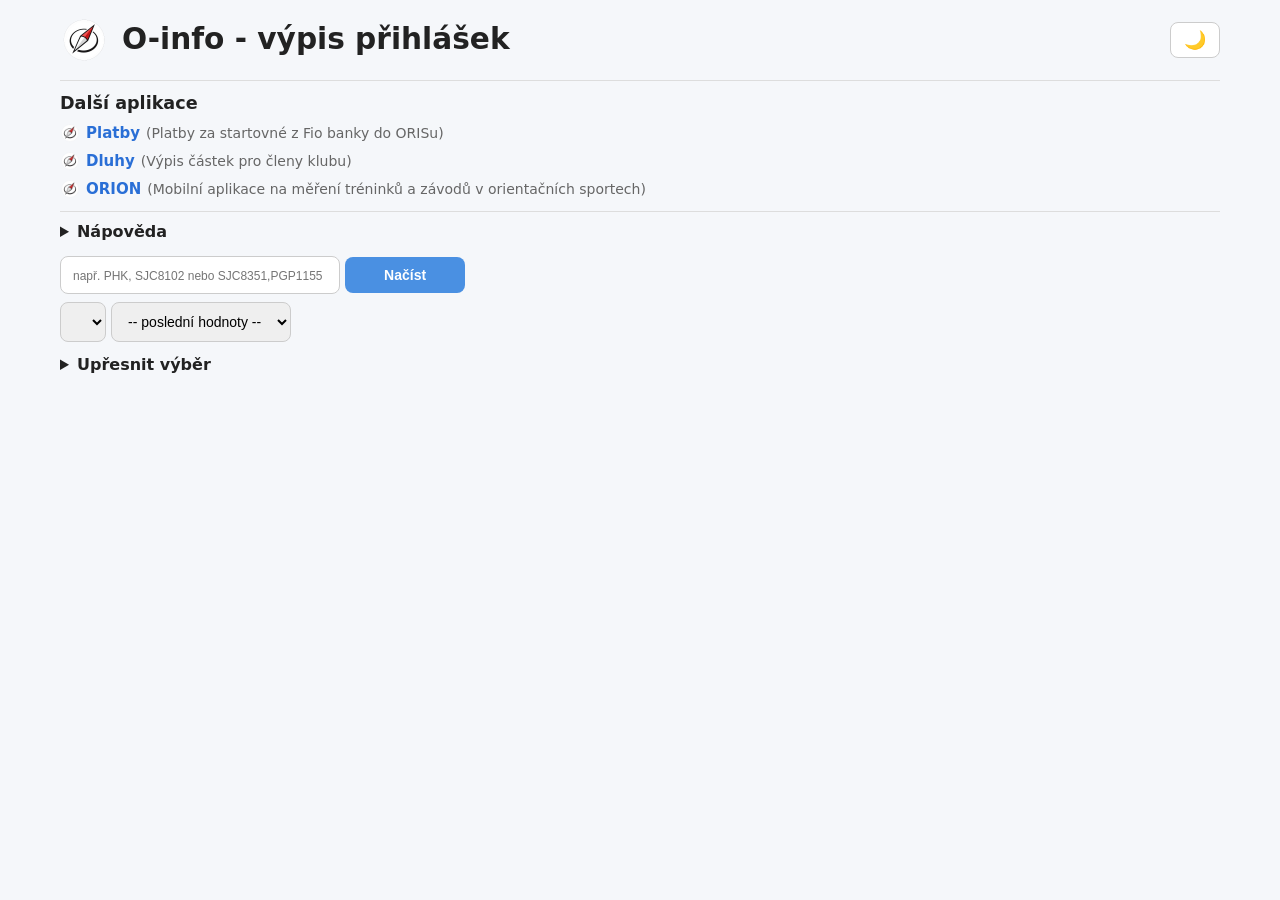
==== commit e4d3f2ad: "menu display 2" ====
--- a/index.html
+++ b/index.html
@@ -34,14 +34,17 @@
       <h3>Další aplikace</h3>
       <ul class="nav-list">
         <li class="nav-item">
+          <img src="/o-info-logo-pruhledne.png" alt="" width="20" height="20">
           <a href="/platby" class="nav-link">Platby</a>
           <span class="nav-desc">(Platby za startovné z Fio banky do ORISu)</span>
         </li>
         <li class="nav-item">
+          <img src="/o-info-logo-pruhledne.png" alt="" width="20" height="20">
           <a href="/dluhy" class="nav-link">Dluhy</a>
           <span class="nav-desc">(Výpis částek pro členy klubu)</span>
         </li>
         <li class="nav-item">
+          <img src="/o-info-logo-pruhledne.png" alt="" width="20" height="20">
           <a href="https://orionlive.eu" target="_blank" rel="noopener noreferrer" class="nav-link">ORION</a>
           <span class="nav-desc">(Mobilní aplikace na měření tréninků a závodů v orientačních sportech)</span>
         </li>
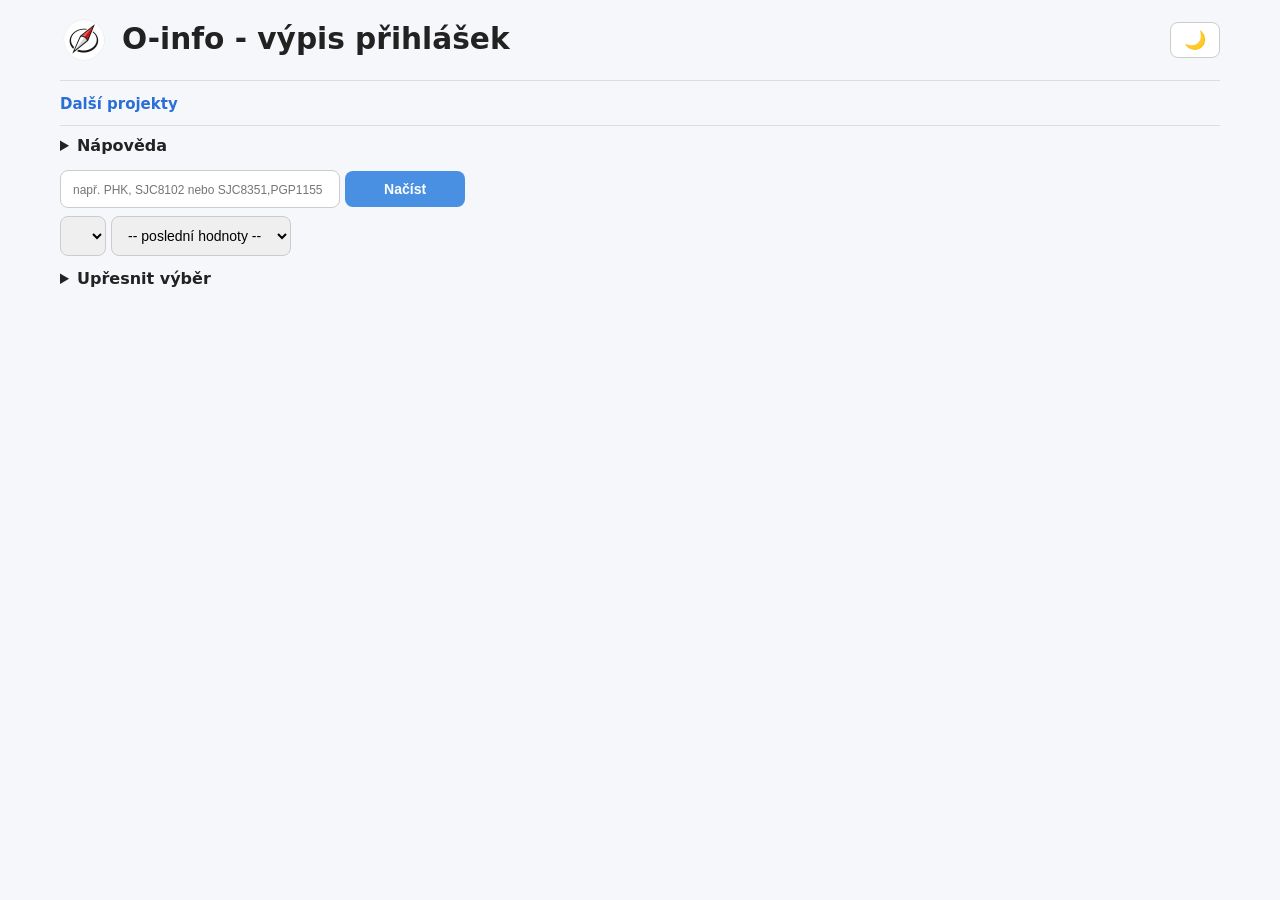
==== commit eaa6c67d: "projects" ====
--- a/index.html
+++ b/index.html
@@ -31,24 +31,7 @@
         <hr>
 <!-- MENU -->
     <nav class="main-nav">
-      <h3>Další aplikace</h3>
-      <ul class="nav-list">
-        <li class="nav-item">
-          <img src="/o-info-logo-pruhledne.png" alt="" width="20" height="20">
-          <a href="/platby" class="nav-link">Platby</a>
-          <span class="nav-desc">(Platby za startovné z Fio banky do ORISu)</span>
-        </li>
-        <li class="nav-item">
-          <img src="/o-info-logo-pruhledne.png" alt="" width="20" height="20">
-          <a href="/dluhy" class="nav-link">Dluhy</a>
-          <span class="nav-desc">(Výpis částek pro členy klubu)</span>
-        </li>
-        <li class="nav-item">
-          <img src="/o-info-logo-pruhledne.png" alt="" width="20" height="20">
-          <a href="https://orionlive.eu" target="_blank" rel="noopener noreferrer" class="nav-link">ORION</a>
-          <span class="nav-desc">(Mobilní aplikace na měření tréninků a závodů v orientačních sportech)</span>
-        </li>
-      </ul>
+      <h3><a href="/projekty/index.html" class="nav-link">Další projekty</a></h3>
     </nav>
 
     <hr>
--- a/prihlasky/css/styles.css
+++ b/prihlasky/css/styles.css
@@ -562,11 +562,3 @@
   font-size: 14px;
   color: #666;
 }
-
-/* Skrytí menu na mobilních zařízeních v orientaci na výšku */
-@media (max-width: 768px) and (orientation: portrait) {
-  .main-nav,
-  .main-nav + hr {
-    display: none;
-  }
-}
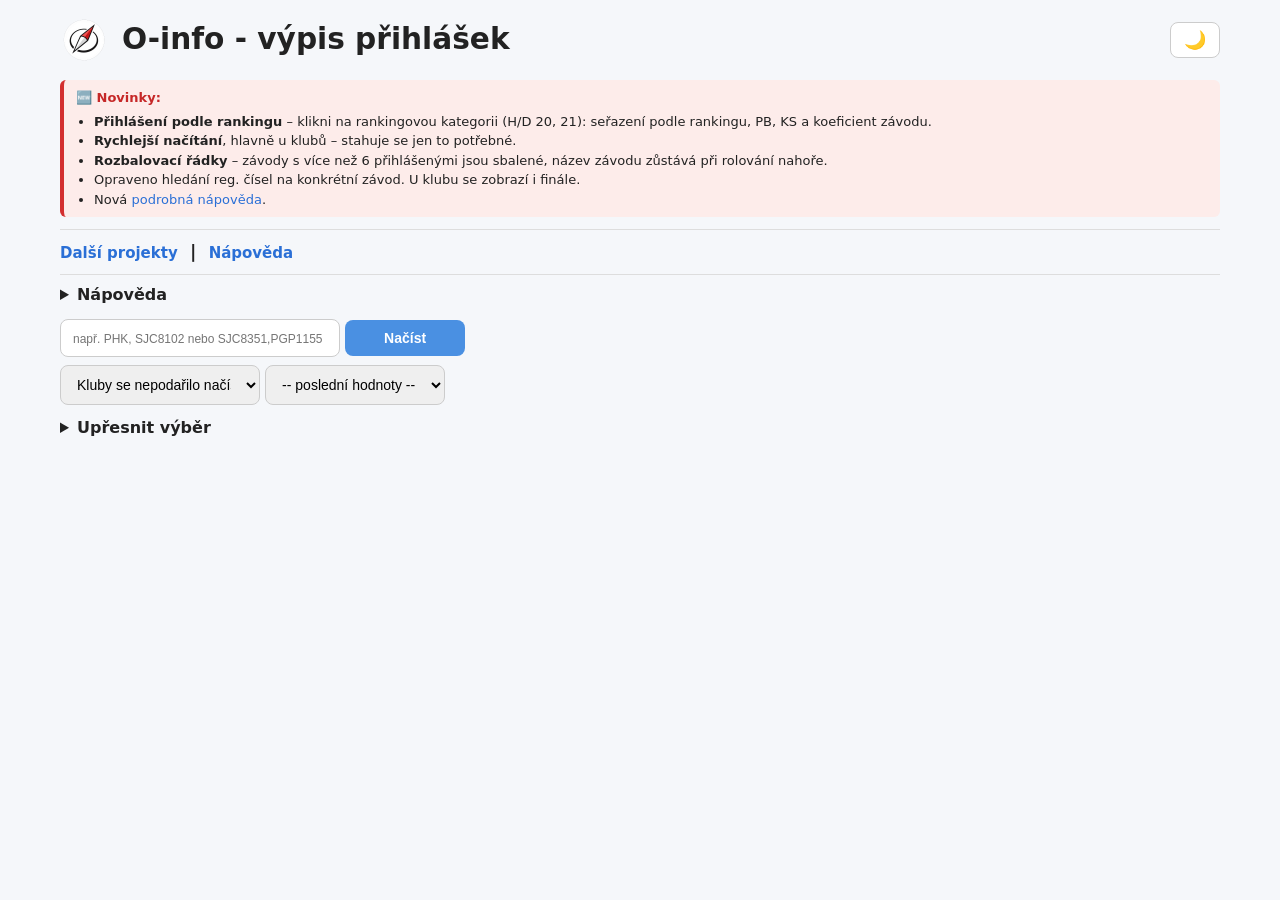
==== commit 1b032335: "claude code project revision" ====
--- a/index.html
+++ b/index.html
@@ -28,10 +28,31 @@
       <h1>O-info - výpis přihlášek</h1>
       <button id="themeToggle" class="theme-toggle" title="Přepnout režim" aria-label="Přepnout světlý/tmavý režim">🌙</button>
     </header>
+
+    <!-- NOVINKY – celý blok (až po „KONEC NOVINEK“) lze kdykoli smazat -->
+    <style>
+      .news-box { margin: 0 0 12px; padding: 8px 12px; border-left: 4px solid #d32f2f; background: #fdecea; border-radius: 6px; font-size: 13px; line-height: 1.5; color: #222; }
+      .news-box strong { color: #c62828; }
+      .news-box ul { margin: 4px 0 0; padding-left: 18px; }
+      body.dark .news-box { background: #3a1f1f; color: #eee; }
+      body.dark .news-box strong { color: #ff8a80; }
+    </style>
+    <aside class="news-box" aria-label="Novinky">
+      <strong>🆕 Novinky:</strong>
+      <ul>
+        <li><b>Přihlášení podle rankingu</b> – klikni na rankingovou kategorii (H/D 20, 21): seřazení podle rankingu, PB, KS a koeficient závodu.</li>
+        <li><b>Rychlejší načítání</b>, hlavně u klubů – stahuje se jen to potřebné.</li>
+        <li><b>Rozbalovací řádky</b> – závody s více než 6 přihlášenými jsou sbalené, název závodu zůstává při rolování nahoře.</li>
+        <li>Opraveno hledání reg. čísel na konkrétní závod. U klubu se zobrazí i finále.</li>
+        <li>Nová <a href="/prihlasky/napoveda.html">podrobná nápověda</a>.</li>
+      </ul>
+    </aside>
+    <!-- KONEC NOVINEK -->
+
         <hr>
 <!-- MENU -->
     <nav class="main-nav">
-      <h3><a href="/projekty/index.html" class="nav-link">Další projekty</a></h3>
+      <h3><a href="/projekty/index.html" class="nav-link">Další projekty</a> &nbsp;|&nbsp; <a href="/prihlasky/napoveda.html" class="nav-link">Nápověda</a></h3>
     </nav>
 
     <hr>
@@ -52,9 +73,10 @@
       <div class="hint-note">
         <p>ℹ️ Stejný seznam lze otevřít i odkazem, např.:
         <code>https://o-info.cz/?SJC8102,SJC8351</code> nebo <code>https://o-info.cz/?SJC</code></p>
-        ℹ️ Startovní časy finálových závodů se zobrazují pouze při
-        výběru konkrétního závodu.
+        ℹ️ Finálové závody (bez vlastních přihlášek v ORIS) se u klubu zobrazí vždy,
+        u registračních čísel pouze při výběru konkrétního závodu.
       </div>
+      <p><a href="/prihlasky/napoveda.html" class="nav-link">Podrobná nápověda →</a></p>
     </details>
 
     <!-- HLAVNÍ VSTUP -->
@@ -125,6 +147,13 @@
       Načítám data...
     </div>
 
+    <!-- ROZBALENÍ ZÁVODŮ S VÍCE PŘIHLÁŠENÝMI -->
+    <div id="groupControls" class="group-controls" hidden>
+      Závody s více než 6 přihlášenými jsou sbalené:
+      <button type="button" class="link-button" data-group-action="expand">Rozbalit vše</button>
+      <button type="button" class="link-button" data-group-action="collapse">Sbalit vše</button>
+    </div>
+
     <!-- HLAVNÍ TABULKA -->
     <table id="resultsTable" style="display:none;">
       <thead>
--- a/prihlasky/css/styles.css
+++ b/prihlasky/css/styles.css
@@ -260,6 +260,7 @@
   box-shadow: 0 2px 8px rgba(0, 0, 0, 0.05);
   display: block;
   overflow: hidden;
+  overflow: clip; /* ořez rohů bez vytvoření posuvného kontejneru – umožní position: sticky uvnitř */
 }
 
 td,
@@ -562,3 +563,98 @@
   font-size: 14px;
   color: #666;
 }
+
+/* =========================
+SBALITELNÉ ZÁVODY (více než 6 přihlášených)
+========================= */
+.group-controls {
+  margin-top: 12px;
+  font-size: 14px;
+}
+
+button.link-button,
+button.group-summary-btn {
+  width: auto;
+  margin: 0 0 0 8px;
+  padding: 2px 4px;
+  background: transparent;
+  color: #2a6fd6;
+  font-weight: 600;
+  border-radius: 4px;
+}
+
+button.group-summary-btn {
+  margin: 0;
+  padding: 4px 0;
+}
+
+button.link-button:hover,
+button.group-summary-btn:hover {
+  background: transparent;
+  text-decoration: underline;
+}
+
+button.link-button:disabled {
+  background: transparent;
+  color: #999;
+  text-decoration: none;
+}
+
+button.group-toggle {
+  display: flex;
+  align-items: center;
+  justify-content: center;
+  width: 28px;
+  height: 28px;
+  margin: 0 auto 4px;
+  padding: 0;
+  background: transparent;
+  color: #2a6fd6;
+  border: 1px solid #c9d6e8;
+  border-radius: 50%;
+}
+
+button.group-toggle:hover {
+  background: rgba(74, 144, 226, 0.12);
+}
+
+.group-toggle svg {
+  width: 18px;
+  height: 18px;
+  transition: transform 0.2s ease;
+}
+
+/* sbaleno → šipka doprava, rozbaleno → dolů */
+.group-toggle[aria-expanded="false"] svg {
+  transform: rotate(-90deg);
+}
+
+.group-count {
+  margin-top: 4px;
+  font-size: 12px;
+  color: #666;
+}
+
+/* rozbalený velký závod: údaje o závodu zůstávají při rolování nahoře */
+tbody.is-large td.event-cell {
+  vertical-align: top;
+}
+
+.sticky-cell {
+  position: sticky;
+  top: 8px;
+}
+
+body.dark button.link-button,
+body.dark button.group-summary-btn,
+body.dark button.group-toggle {
+  color: #4da3ff;
+}
+
+body.dark button.group-toggle {
+  border-color: #444;
+}
+
+body.dark .group-count {
+  color: #aaa;
+}
